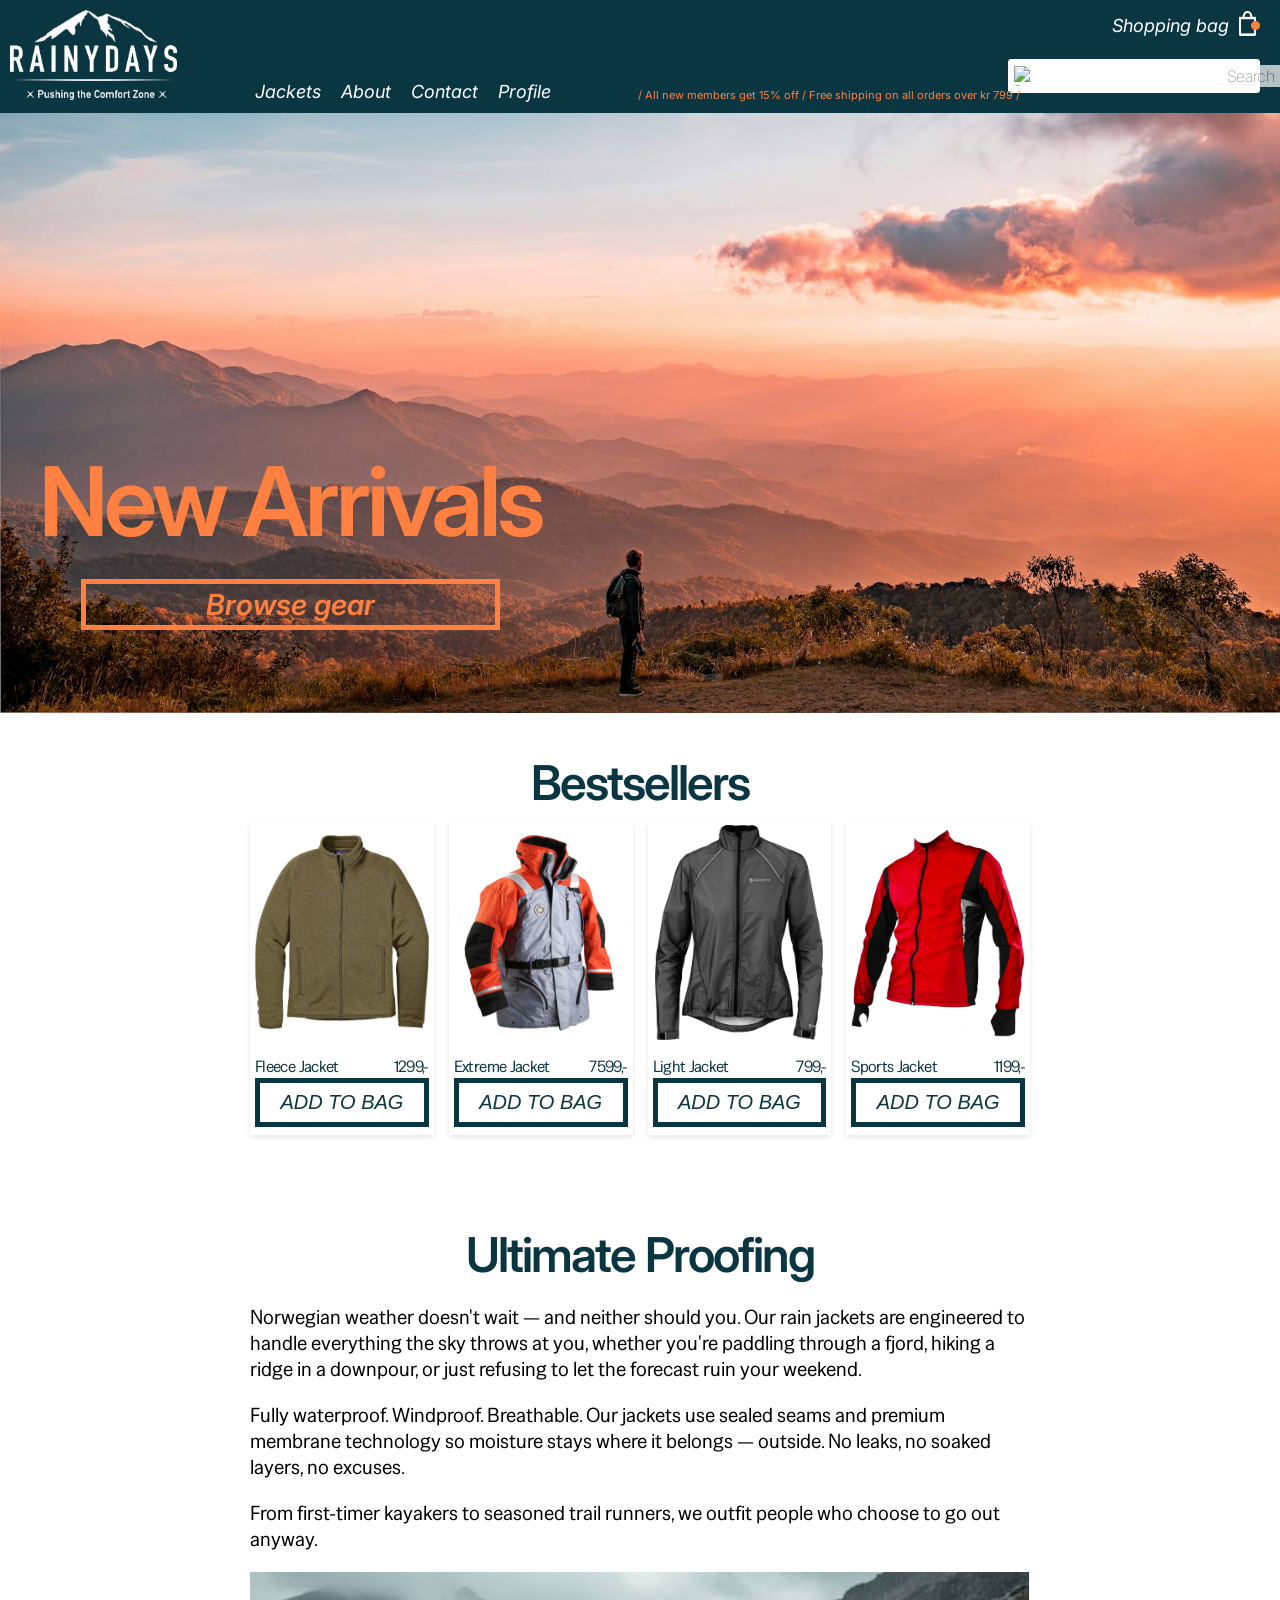
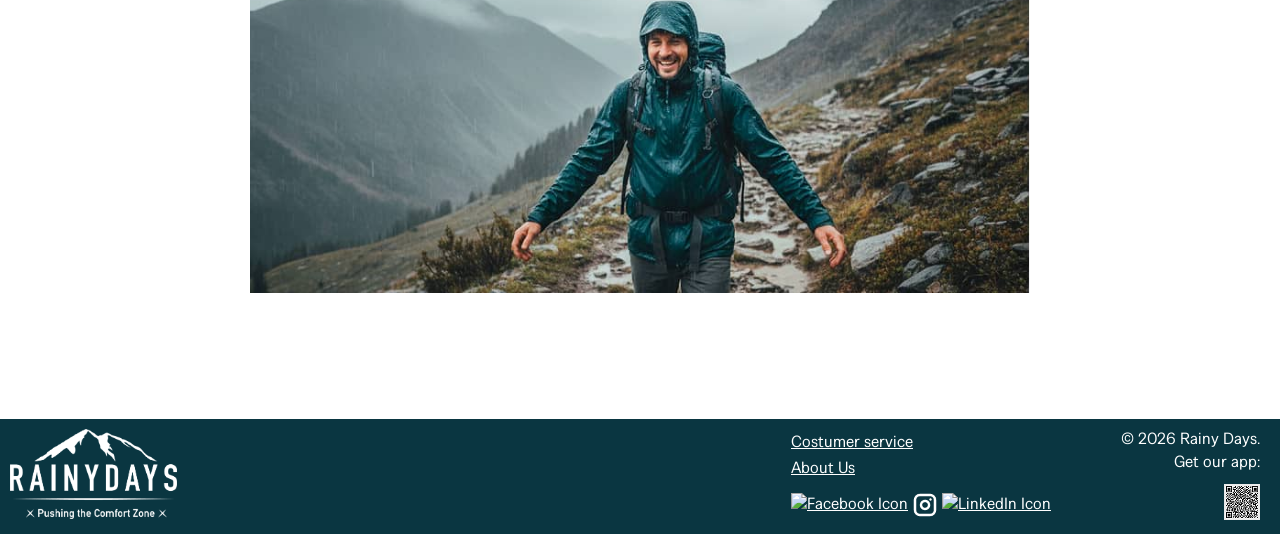
==== index.html @ 2bb15f3c "Move Rainy Days pages into assignment folder structure" ====
<!doctype html>
<html lang="en">
  <head>
    <meta charset="UTF-8" />
    <meta name="viewport" content="width=device-width, initial-scale=1.0" />
    <meta
      name="description"
      content="Your go-to source for all outdoor activities"
    />
    <link rel="preconnect" href="https://fonts.googleapis.com" />
    <link rel="preconnect" href="https://fonts.gstatic.com" crossorigin />
    <link
      href="https://fonts.googleapis.com/css2?family=Inter:ital,opsz,wght@0,14..32,100..900;1,14..32,100..900&family=Special+Gothic:wdth,wght@75..125,400..700&display=swap"
      rel="stylesheet"
    />
    <link rel="stylesheet" href="style.css" />
    <title>Rainy Days - Home</title>
  </head>
  <body>
    <nav>
      <div class="nav-left">
        <a href="index.html" class="logo" aria-label="Back to homepage">
          <img src="images/RainyDays_Logo.png" alt="Rainy Days Logo" />
        </a>
      </div>
      <input type="checkbox" id="nav-toggle" class="nav-toggle" />
      <div class="nav-middleleft">
        <ul>
          <li><a href="index.html" class="nav-link">Jackets</a></li>
          <li><a href="coming-soon.html" class="nav-link">About</a></li>
          <li><a href="./coming-soon.html" class="nav-link">Contact</a></li>
          <li><a href="./coming-soon.html" class="nav-link">Profile</a></li>
        </ul>
      </div>
      <div class="nav-middleright">
        <p>
          / All new members get 15% off / Free shipping on all orders over kr
          799 /
        </p>
      </div>
      <div class="nav-right">
        <div class="shopping-cart-link">
          <a href="checkout/index.html" class="nav-link"> Shopping bag </a>
          <a href="checkout/index.html" aria-label="Go to Shopping Bag">
            <img src="images/shopping.png" alt="Shopping Bag Icon" />
          </a>
        </div>
        <form class="search" role="search">
          <img src="images/search.png" alt="Search Icon" />
          <input
            type="search"
            placeholder="Search"
            aria-label="Search the website"
          />
        </form>
        <label for="nav-toggle" class="hamburger">
          <span></span>
          <span></span>
          <span></span>
        </label>
      </div>
    </nav>
    <header>
      <div>
        <p class="display-heading">New Arrivals</p>
        <a href="index.html" class="cta-hero">Browse gear</a>
      </div>
    </header>
    <main>
      <section>
        <h1>Bestsellers</h1>
        <div class="carousel-container">
          <article class="product-card">
            <a href="product/index.html">
              <img src="images/RainyDays_Jacket7.jpg" alt="Fleece Jacket" />
              <div class="name-price">
                <p>Fleece Jacket</p>
                <p>1299,-</p>
              </div>
            </a>
            <button type="button" class="cta">ADD TO BAG</button>
          </article>
          <article class="product-card">
            <a href="coming-soon.html">
              <img src="images/RainyDays_Jacket1.jpg" alt="Ekstreme Jacket" />
              <div class="name-price">
                <p>Extreme Jacket</p>
                <p>7599,-</p>
              </div>
            </a>
            <button type="button" class="cta">ADD TO BAG</button>
          </article>
          <article class="product-card">
            <a href="coming-soon.html">
              <img src="images/RainyDays_Jacket2.jpg" alt="Light Jacket" />
              <div class="name-price">
                <p>Light Jacket</p>
                <p>799,-</p>
              </div>
            </a>
            <button type="button" class="cta">ADD TO BAG</button>
          </article>
          <article class="product-card">
            <a href="coming-soon.html">
              <img src="images/RainyDays_Jacket3.jpg" alt="Sports Jacket" />
              <div class="name-price">
                <p>Sports Jacket</p>
                <p>1199,-</p>
              </div>
            </a>
            <button type="button" class="cta">ADD TO BAG</button>
          </article>
        </div>
      </section>
      <section>
        <h1>Ultimate Proofing</h1>
        <div class="text">
          <p>
            Norwegian weather doesn't wait — and neither should you. Our rain
            jackets are engineered to handle everything the sky throws at you,
            whether you're paddling through a fjord, hiking a ridge in a
            downpour, or just refusing to let the forecast ruin your weekend.
          </p>
          <p>
            Fully waterproof. Windproof. Breathable. Our jackets use sealed
            seams and premium membrane technology so moisture stays where it
            belongs — outside. No leaks, no soaked layers, no excuses.
          </p>
          <p>
            From first-timer kayakers to seasoned trail runners, we outfit
            people who choose to go out anyway.
          </p>
        </div>
        <img
          class="story-image"
          src="images/ultimate-proofing.jpg"
          alt="Walking happy in the rain with good rain jackets"
        />
      </section>
    </main>
    <footer>
      <div class="footer-right">
        <a href="index.html" class="logo">
          <img src="images/RainyDays_Logo.png" alt="Rainy Days Logo" />
        </a>
      </div>
      <div class="footer-middle">
        <a href="coming-soon.html">Costumer service</a>
        <a href="coming-soon.html">About Us</a>
        <div class="social-media">
          <a href="https://facebook.com" target="_blank" rel="noopener">
            <img src="images/facebook.png" alt="Facebook Icon" />
          </a>
          <a href="https://instagram.com" target="_blank" rel="noopener">
            <img src="images/instagram.png" alt="Instagram Icon" />
          </a>
          <a href="https://linkedin.com" target="_blank" rel="noopener">
            <img src="images/linkedin.png" alt="LinkedIn Icon" />
          </a>
        </div>
      </div>
      <div class="footer-left">
        <p>© 2026 Rainy Days.</p>
        <p>Get our app:</p>
        <a href="https://play.google.com/" target="_blank" rel="noopener">
          <img src="images/QR-code.png" alt="QR Code Icon" />
        </a>
      </div>
    </footer>
  </body>
</html>
---- style.css ----
:root {
  --primary-color: #0A3641;
  --secondary-color: #FF8041;
  --font-family-header: 'Inter', sans-serif;
  --font-family-body: 'Special Gothic', sans-serif;
  --letter-spacing-tight: -0.04em;
  --border-primary: 5px solid var(--primary-color);
  --border-secondary: 5px solid var(--secondary-color); 
}

body {
  margin: 0;
  padding: 0;
  font-family: var(--font-family-body);
  font-size: 20px;
  min-height: 100vh;
  display: flex;
  flex-direction: column;
} 

main  {
  display: flex;
  flex-direction: column;
  align-items: center;
  margin-left: 250px;
  margin-right: 250px;
  flex: 1;
}

nav, footer {
  background-color: var(--primary-color);
}

nav {
  font-family: var(--font-family-header);
  color: var(--secondary-color);
  font-size: 11px; 
  position: sticky;
  top: 0;
  z-index: 100;
  display: flex;
  justify-content: space-between;
  gap: 0;
  flex-wrap: wrap;
}

.nav-toggle {
  display: none;
}
.hamburger {
  display: none;
  flex-direction: column;
  gap: 5px;
  padding: 15px;
  align-self: center;
  margin-left: auto;
  cursor: pointer;
}
.hamburger span {
  display: block;
  width: 25px;
  height: 2px;
  background-color: #FFF;
}

.nav-middleleft, .nav-middleright, .nav-right {
  display: flex;
  align-self: flex-end;
}

.nav-middleleft {
  gap: 20px;
}
.nav-middleright {
 position: relative;
 left: 60px;
}
.nav-right {
  flex-direction: column;
  align-items: flex-end;
  align-self: flex-end;
}
.shopping-cart-link {
  padding-right: 20px;
  display: flex;
  align-items: center;
  gap: 10px;
}
nav ul {
  list-style: none;
  display: flex;
  gap: 20px;

}
.nav-link {
  color: #fff;
  font-family: var(--font-family-header);
  text-decoration: none;
  font-style: italic;
  font-weight: 400;
  font-size: 18px; 
  white-space: nowrap;
}

.search {
  margin: 20px;
  border-radius: 3px;
  border: 1px solid #fff;
  width: 250px;
  height: 32px;
  background: #FFF;
  display: flex;
  align-items: center;
  justify-content: space-between;

}
.search img {
  width: 20px;
  height: 20px;
  padding: 5px;
}
.search input {
  font-family: var(--font-family-header);
  font-size: 16px;
  font-weight: 200;
  letter-spacing: -0.04em;
  border: none;
  text-align: end;
  opacity: 0.7;
}

.logo img{
  max-height: 90px;
  padding: 10px;
}

.breadcrumbs {
  display: flex;
  align-self: flex-end;
  gap: 5px;
  font-size: 13px;
  font-weight: 450;
  margin-bottom: 0px;
  color: var(--secondary-color);
  background-color: var(--primary-color);
  padding-left: 5px;
  width: 100%;
}

 .breadcrumbs a {
  color: var(--secondary-color);
  text-decoration: none;  
  font-style: italic;
}

.back-link {
 position: relative; 
  left: 400px;
  top: 70px;
  color: var(--primary-color);
  text-decoration: none;
  font-style: italic;
  font-weight: 500;
  font-size: 13px;
  text-align: right;
}

.cta {
  background-color: #ffffff;
  color: var(--primary-color);
  border: var(--border-primary);
  font-style: italic;
  text-decoration: none;
  padding: 8px ;
  font-size: 1em;
  font-weight: 450;
  white-space: nowrap;
}


.cta:hover {
  background-color: var(--primary-color);
  border: var(--border-primary);
  color: #FFF;
}


.product-card {
  box-shadow: 0px 2px 5px rgb(230, 230, 230);
  width: 100%;
  max-width: 200px;
  height: auto;
  overflow: hidden;
  display: flex;
  flex-direction: column;
  justify-content: flex-end;
  padding: 3px 5px;
}

.product-card:hover  {
  box-shadow: 0px 4px 10px gray;
  
  transform: scale(1.05);
}

.product-card img {
  width: 100%;
  height: 215px;
  object-fit: contain;
  margin-bottom: 5px;
}

.product-card a {
  color: black;
  text-decoration: none;
  margin-bottom: 1px;
}

.name-price {
  color: var(--primary-color);
  font-family: var(--font-family-body);
  letter-spacing: -0.04em;
  font-size: 16px;
  display: flex;
  justify-content: space-between;
}

.product-card p {
  margin-bottom: 0;
  margin-top: 5px;
} 

.product-card button {
align-self: center;
width: 100%;
margin-bottom: 5px;
}

h1, h2, h3 {
  font-family: var(--font-family-header);
  letter-spacing: var(--letter-spacing-tight);
  color: var(--primary-color);
  white-space: nowrap;
}


h1 {
  font-size: 48px; 
  font-weight: 600;
  margin-bottom: 10px;
  white-space: nowrap;
}

h2    {
  font-size: 24px; 
  font-weight: 500;
  margin-top: 0;
}

h3 {
  font-size: 20px; 
    font-weight: 500;
  margin-top: 0;
}

.display-heading {
  color: var(--secondary-color);
  font-family: var(--font-family-header);
  font-size: 96px;
  font-weight: 600;
  letter-spacing: var(--letter-spacing-tight);
  margin-top: 0;
  margin-bottom: 0;
  white-space: nowrap;
}

footer {
  color: #FFF;
  font-family: var(--font-family-body);
  font-size: 16px; 
  letter-spacing: 0%;
  display: flex;
  align-items: center;
  gap: 20px;
  margin-top: 120px;
  width: 100%;
  box-sizing: border-box;
}

footer a {
  color: #FFF;
  text-decoration: underline;
}

.footer-middle {
  display: flex;
  flex-direction: column;
  align-items: flex-start;
  gap: 5px;
  margin-left: auto;
  padding-right: 50px;
}

.social-media {
  padding-top: 10px;
  display: flex;
  gap: 5px;
}
.footer-left {
  display: flex;
  flex-direction: column;
  align-items: flex-end;
  align-content: flex-end;
  gap: 2px;
  padding-right: 20px;
}

.footer-left img {
  padding-top: 10px;
}
footer p {
  margin: 0;
}


/* INDEX */

.cta-hero {
  color: var(--secondary-color);
  font-family: var(--font-family-header);
  font-style: italic;
  font-weight: 600;
  font-size: 29px; 
  padding: 3px 120px;
  text-decoration: none;
  border: var(--border-secondary);
}

.cta-hero:hover {
  background-color: var(--secondary-color);
  color: var(--primary-color);
  transition: background-color 0.3s ease, color 0.3s ease;
}

header {
  background-image: url("images/hero-image.jpg");
  background-size: cover;
  background-position: bottom;
  min-height: 600px;
  margin-top: 0;
 
}

header div {
  display: flex;
  flex-direction: column;
  align-items: center;
  gap: 20px;
  padding-right: 700px;
  padding-top: 330px;
} 

.carousel-container {
  width: 100%;
  display: flex;
  flex-direction: row;
  gap: 15px;
  margin-bottom: 50px;
  justify-content: center;
}

.carousel-container .cta {
  text-align: center;
}

.story-image {
  width: 100%;
  height: auto;
}

section h1 {
  text-align: center;
}
  
/* Products */

.product-grid {
  display: grid;
  grid-template-columns: repeat(4, 1fr);
  justify-items: center;
  gap: 25px;
  width: 100%;
} 

/* fleece-jacket */

.size-options {
  border: none;
  display: flex;
  flex-direction: column;
  gap: 10px;
  
  position: relative;
  left: -20px;
  font-size: 18px;
}

.product-details .price {
  margin-bottom: 90px;
}


.product-container {
 position: relative;  
 top: -50px;
  display: flex;
  flex-direction: row wrap;
  justify-content: space-between;
  gap: 50px;
  margin-top: 50px;
}

.product-container img {
  width: 500px;
  height: auto;
  object-fit: contain;
}

.product-container p {
 font-weight: 300;
}

/* Cart */

.progress {
  display: flex;
  align-items: center;
  gap: 5px;
  padding: 5px 10px;
  border-radius: 20px;
  background-color: rgb(232, 232, 232);
  margin-top: 20px;
  margin-bottom: -20px;
}

.dot {
  width: 7px;
  height: 7px;
  border-radius: 50%;
  background-color: rgb(185, 185, 185);
}

.dot.active {
  background-color: var(--secondary-color);
}

.cart-content, .checkout-content {
  display: grid;
  grid-template-columns: repeat(2, 1fr);
 gap: 50px;
  padding-top: 50px;
  width: 100%;
} 
.summary, .total {
  box-sizing: border-box;
  border: 4px solid var(--primary-color) ;
  font-size: 16px;
  padding: 10px;
  width: 100%;
}
.summary {
  display: flex;
  flex-direction: row;
  justify-content: space-between;
  align-items: flex-end;
  gap: 20px;
}

.quantity {
  font-size: 22px;
  color: var(--primary-color);
  display: flex;
  flex-direction: row;
 position: static;
  align-items: center;
  gap: 0;
}

.quantity-btn {
  background-color: #CCC1BA;
  color: var(--primary-color);
  border: none;
  font-family: var(--font-family-header);
  font-size: 30px;
  font-weight: 200;
  cursor: pointer;
  width: 37px;
  height: 30px;
  display: flex;
  align-items: center;
  justify-content: center;
}

.quantity-btn:first-child {
  border-radius: 10px 0 0 10px;
}

.quantity-btn:last-of-type {
  border-radius: 0 10px 10px 0;
}

.quantity-count {
  margin-left: 15px;
}

.divider  {
width: 1px;
height: 20px;
background-color: var(--primary-color);
opacity: 0.4;
}


.summary img {
  width: 160px;
  height: auto;
  object-fit: contain;
  align-self: flex-start;
}

.summary-content {
  display: flex;
  flex-direction: column;
  gap: 0;
  height: 100%;
}

.summary-content h2, .summary-content p {
  position: relative;
  top: 25px;
}

.total {
  display: grid;
  grid-template-columns: repeat(2, 1fr);    
  justify-content: space-between;
  gap: 5px;
  font-family: var(--font-family-header);
  font-weight: 300;
  color: var(--primary-color);
  letter-spacing: -0.04em;
  padding: 45px;
}

.total .price {
  text-align: right;
}

.divider-total {
  width: 400px;
  height: 1px;
  background-color: var(--primary-color);
  grid-column: 1 / -1;
  justify-self: center;
  margin-top: 10px;
  margin-bottom: 10px;
} 

.total p {
  margin: 0;
}
.cart-content .cta, .checkout-content .cta {
  width: fit-content;
}

/* Checkout */

.payment-form  {
  width: 500px;
  align-items: start;
  margin-top: -25px;
}

.payment-form input {
  background-color: #D9D9D9;
  border: 1px solid black;
  opacity: 0.5;
  padding: 10px;
  width: 100%;
  box-sizing: border-box;
  margin-bottom: 20px;
  box-shadow: inset 0 2px 4px rgba(0, 0, 0, 0.4) ;
}

.checkout-content p {
  font-family: var(--font-family-header);
  font-weight: 300;
  color: var(--primary-color);
  letter-spacing: -0.04em;
  font-size: 16px;
  margin: 0;
  padding-left: 10px;
  padding-bottom: 10px;
}

.card-row {
  display: flex;
  gap: 10px 
}

.card-row #expiry-date {
  flex: 2;
}
.card-row #cvc {
  flex: 1;
}
/* Thank You */

.confirmation-main {
background-image: url("images/thank-you.jpg");
background-size: cover;
background-position: center 60%;
height: 700px;
margin-bottom: -50px;
}

.confirmation-container {
  display: flex;
  flex-direction: column;
  align-items: center;
  gap: 0;
  margin-top: 220px;
  margin-bottom: 150px;
  padding-bottom: 30px;
  width: 80%;
  background-color: rgba(255, 255, 255, 0.5);
}

.confirmation-container h1 {
  font-size: 50px;
  font-weight: 500;
  margin: 10px;
}

.confirmation-container p {
  font-family: var(--font-family-header);
  color: var(--primary-color);
  font-size: 16px;
  font-weight: 300;
  text-align: center;
  margin: 10px;
}

.confirmation-container a {
  color: var(--primary-color);
}

.social-media-confirmation {
  display: flex;
  align-items: center;
  gap: 30px;
  padding-left: 20px;
}
.social-media-confirmation a {
  text-decoration: none;
}

/* Coming Soon */

.overlay-card {
  border: var(--border-primary);
  padding: 40px;
  display: flex;
  flex-direction: column;
  align-items: center;
  gap: 20px;
  max-width: 600px;
}

.overlay-buttons {
  display: flex;
  gap: 20px;
}

.overlay-cta {
  width: 100%;
  text-align: center;
}

.overlays {
  display: grid;
  grid-template-columns: repeat(2, auto);
  margin: 40px 0;
  gap: 40px; 
  align-items: start;
}

article.overlay-size .size-options {
  margin-top: 0;

}

@media (max-width: 1200px) {

  main {
    margin-left: 60px;
    margin-right: 60px;
  }

  .nav-middleright {
    display: none;
  }
  
  .nav-right{
    min-width: 0;
  }

  .search {
    width: 150px;
  }

  .search input {
    width: 100px;
  }
  .back-link {
    align-self: flex-end;
  }
  
  header {
    min-height: 600px;
  }
  
  .display-heading {
    font-size: 60px;
  }

  .cta-hero {
    font-size: 20px;
    padding: 8px 40px;
  }

  header div {
  gap: 20px;
  padding-right: 0;
  padding-right: 60%;
  padding-top: 330px;
} 

  .product-grid {
    grid-template-columns: repeat(3, 1fr);
    gap: 17px;
  }

  .product-card {
    width: 100%;
  }

  .cart-content, .checkout-content {
    grid-template-columns: 1fr;
    gap: 30px;
  }

  .summary, .total {
    width: 100%;
    height: auto;
  }

  summary img {
    width: 100%;
    max-width: 160px;
  }
  .total {
    padding: 20px;
  }

  .divider-total {
    width: 100%;
  }

  .cart-content .cta, .checkout-content .cta {
    left: 0;
    bottom: 0;
  }

  .product-container {
    flex-direction: column;
    align-items: center;
    top: 0;
  }

  .product-container img {
    width: 100%;
    max-width: 400px;
  }

  .payment-form {
    width: 100%;
  }

  .back-link {
    left: 0;
  }

}

@media (max-width:768px) {
main {
  margin-left: 20px;
  margin-right: 20px;
}

.nav-middleright, .search, .back-link, .shopping-cart-link a.nav-link  {
  display: none;
}

.nav-middleleft {
  display: none;
  position: absolute;
  top: 112px;
  right: 0;
  width: 45%;
  gap: 0;
  background-color: var(--primary-color);
  padding: 0;
  box-sizing: border-box;
  z-index: 99;
}

.nav-middleleft ul {

  flex-direction: column;
  margin: 0;
  padding: 0;
  gap: 0;
  width: 100%;
}

.nav-middleleft li {
  display: block;
  border: 1px solid var(--secondary-color);
  padding: 3px 5px;
  width: 100%;
  box-sizing: border-box;
  gap: 0;
  margin: 0;
  text-align: start;
}

.nav-toggle:checked ~ .nav-middleleft {
  display: flex;
}

.shopping-cart-link {
  order: 1;
  scale: 1.5;
}
.hamburger {
  display: flex;
  margin-left: 0;
  margin-right: 10px;
  scale: 1.5;
  order: 2;
}

nav {
  gap: 10px;
}

nav ul {
  gap: 0;
}

.nav-link{
  font-size: 24px;
}
.nav-right {
  display: flex;
  flex-direction: row;
  align-items: center;
  align-self: flex-end;
  margin-left: auto;
}

.display-heading {
  font-size: 60px;
  font-weight: 500;
}
h1  {
  font-size: 32px;
  white-space: nowrap;
}

header {
  min-height: 600px;
  background-position: 15% bottom;
}

header div {
  padding-left: 20px;
  padding-top: 400px;
  padding-right: 0;
  gap: 15px;
}

.cta-hero {
  font-size: 25px;
  padding: 10px 50px;
  left: 0;
}

.product-grid {
  grid-template-columns: repeat(2, 1fr);
  width: 100%;
}

.product-card {
  width: 100%;
  max-width: 200px;
}

.carousel-container {
  flex-wrap: wrap;
  justify-content: center;
}
.carousel-container .product-card {
  width: 40%;
}

.text {
  text-align: center;
}

.product-container {
  flex-direction: column;
  align-items: center;
  top: 0;
  margin-top: 20px;
  gap: 5px;
}

.product-details .cta {
  width: 100%;
  text-align: center;
  display: block;
}

.size-options {
  margin-top: 20px;
}

.cart-content, .checkout-content {
  grid-template-columns: 1fr;
  gap: 20px;
  padding-top: 30px;
}

.summary, .total {
  width: 100%;
  height: auto;
}

.total {
  padding: 20px;
}

.summary {
  flex-direction: column;
  align-items: center;
}

.summary img {
  width: 100%;
  max-width: 200px;
  display: block;
  margin: 0 auto;
}

.summary-content  {
  width: 100%;
}

.quantity {
  position: static;
  align-self: flex-end;
}

.summary-content h2, .summary-content p {
  position: static;
}

.carousel-container .cta, .cart-content .cta, .checkout-content .cta {
  position: static;
  width: 100%;
  text-align: center;
  box-sizing: border-box;
}

.progress {
  margin-top: 0;
  margin-bottom: 5px;
}

.payment-form {
  width: 100%;
}

.confirmation-main {
  height: auto;
  flex: none;
}

footer {
  flex-direction: row;
  flex-wrap: nowrap;
  justify-content: space-between;
  align-items: flex-start;
  padding: 15px 20px;
  gap: 10px;
  margin-top: 40px;
  font-size: 14px;
}

.footer-right {
  order: 2;
}
.footer-middle {
  order: 1;
  flex-shrink: 1;
  min-width: 0;
  margin-left: 0;
  margin-right: 0;
}

.footer-left {
  order: 3;
  align-items: flex-end; 
  padding-right: 0;
  flex-shrink: 0;
}

footer .logo img {
  max-height: 50px;
}

.confirmation-container {
margin-top: 300px;
}

}
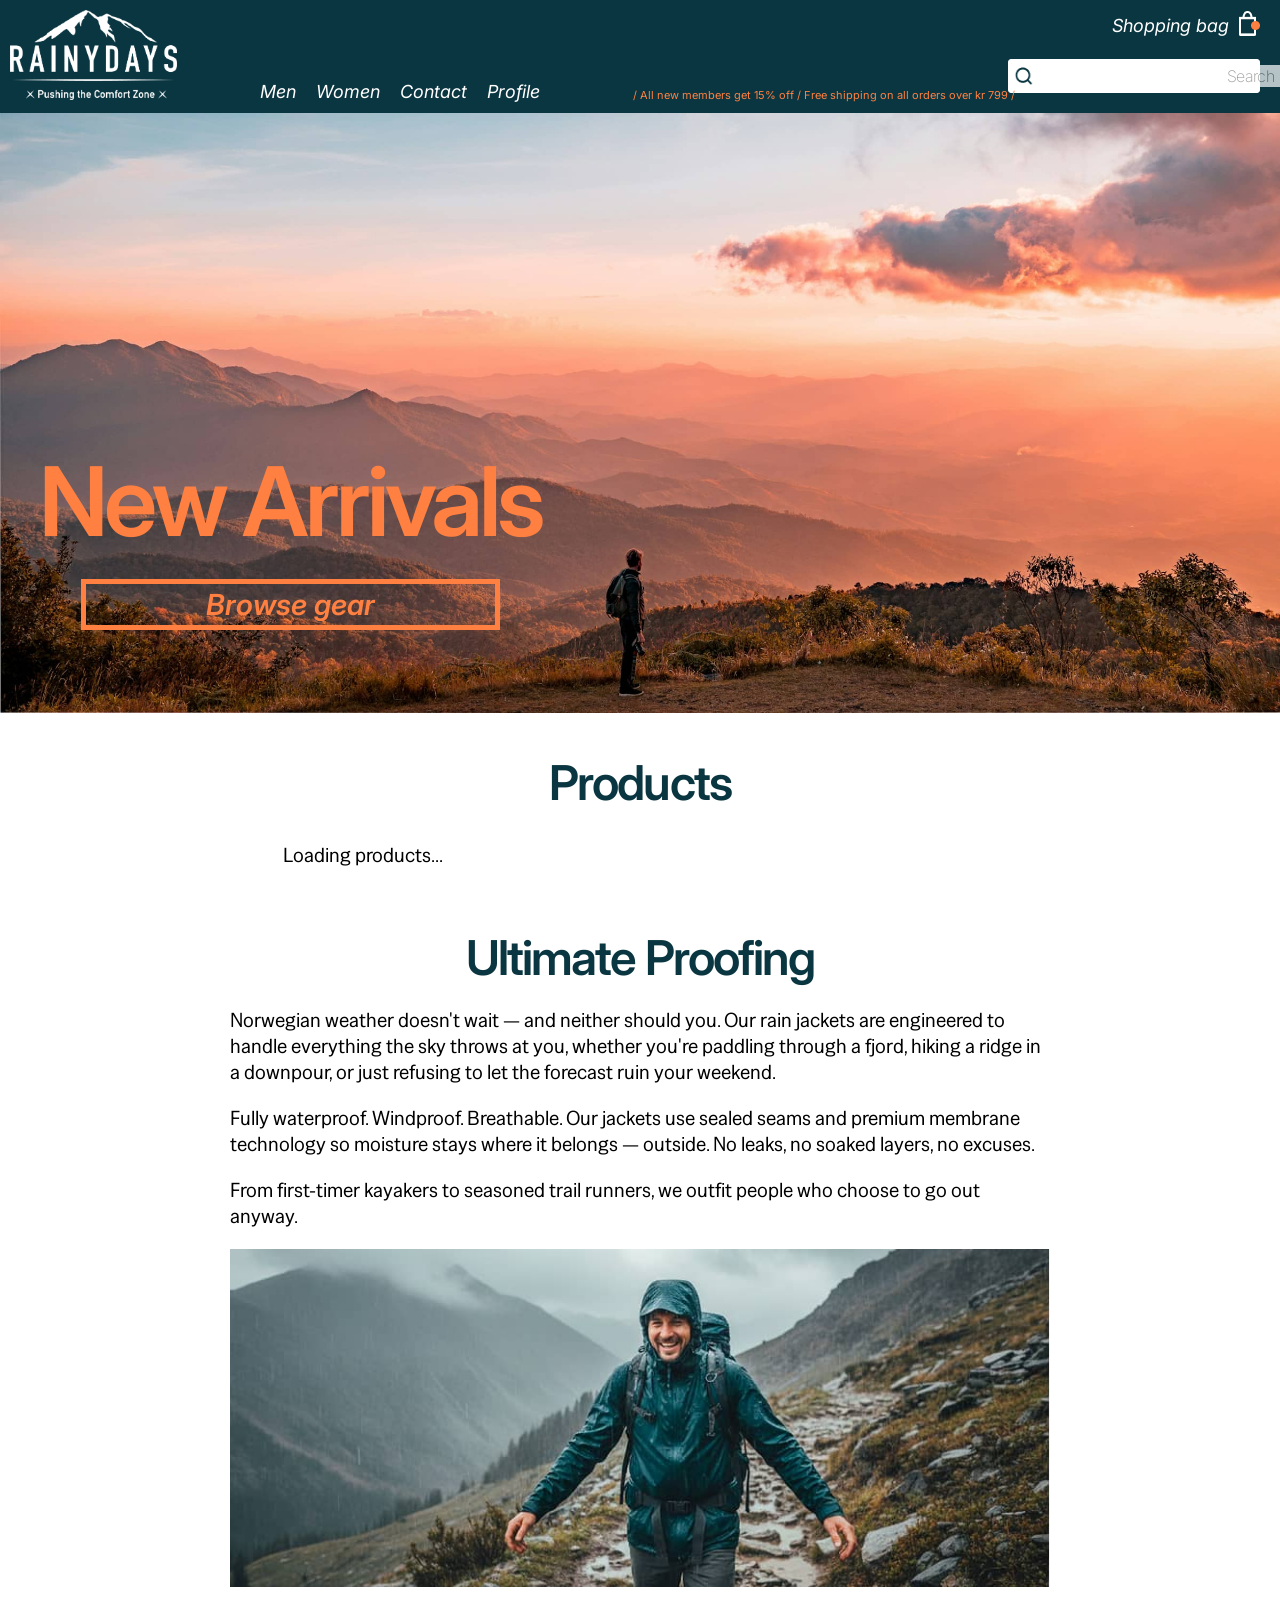
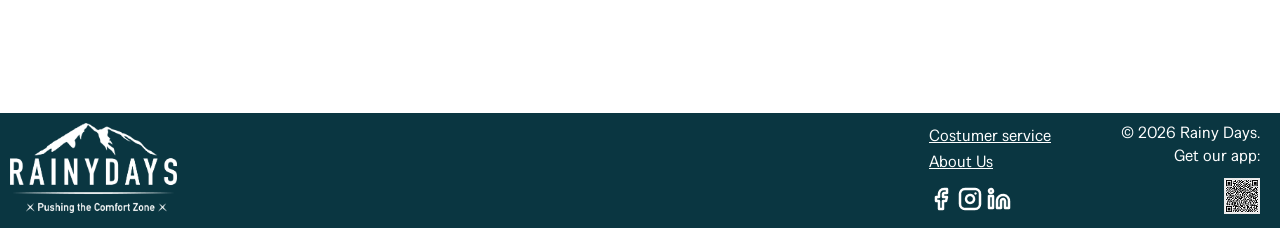
==== commit 43a35c85: "fetch and show cards fetch products from api and finished product cards with javascript.  changed ht" ====
--- a/index.html
+++ b/index.html
@@ -15,7 +15,9 @@
     />
     <link rel="stylesheet" href="style.css" />
     <title>Rainy Days - Home</title>
+    <script type="module" src="js/index.js"></script>
   </head>
+      
   <body>
     <nav>
       <div class="nav-left">
@@ -26,8 +28,8 @@
       <input type="checkbox" id="nav-toggle" class="nav-toggle" />
       <div class="nav-middleleft">
         <ul>
-          <li><a href="index.html" class="nav-link">Jackets</a></li>
-          <li><a href="coming-soon.html" class="nav-link">About</a></li>
+          <li><a href="category/mens-clothing.html" class="nav-link">Men</a></li>
+          <li><a href="category/womens-clothing.html" class="nav-link">Women</a></li>
           <li><a href="./coming-soon.html" class="nav-link">Contact</a></li>
           <li><a href="./coming-soon.html" class="nav-link">Profile</a></li>
         </ul>
@@ -63,53 +65,14 @@
     <header>
       <div>
         <p class="display-heading">New Arrivals</p>
-        <a href="index.html" class="cta-hero">Browse gear</a>
+        <a href="#products" class="cta-hero">Browse gear</a>
       </div>
     </header>
     <main>
-      <section>
-        <h1>Bestsellers</h1>
-        <div class="carousel-container">
-          <article class="product-card">
-            <a href="product/index.html">
-              <img src="images/RainyDays_Jacket7.jpg" alt="Fleece Jacket" />
-              <div class="name-price">
-                <p>Fleece Jacket</p>
-                <p>1299,-</p>
-              </div>
-            </a>
-            <button type="button" class="cta">ADD TO BAG</button>
-          </article>
-          <article class="product-card">
-            <a href="coming-soon.html">
-              <img src="images/RainyDays_Jacket1.jpg" alt="Ekstreme Jacket" />
-              <div class="name-price">
-                <p>Extreme Jacket</p>
-                <p>7599,-</p>
-              </div>
-            </a>
-            <button type="button" class="cta">ADD TO BAG</button>
-          </article>
-          <article class="product-card">
-            <a href="coming-soon.html">
-              <img src="images/RainyDays_Jacket2.jpg" alt="Light Jacket" />
-              <div class="name-price">
-                <p>Light Jacket</p>
-                <p>799,-</p>
-              </div>
-            </a>
-            <button type="button" class="cta">ADD TO BAG</button>
-          </article>
-          <article class="product-card">
-            <a href="coming-soon.html">
-              <img src="images/RainyDays_Jacket3.jpg" alt="Sports Jacket" />
-              <div class="name-price">
-                <p>Sports Jacket</p>
-                <p>1199,-</p>
-              </div>
-            </a>
-            <button type="button" class="cta">ADD TO BAG</button>
-          </article>
+      <section id="products">
+        <h1>Products</h1>
+        <div class="product-grid" id="products-container">
+          <p>Loading products...</p>
         </div>
       </section>
       <section>
--- a/style.css
+++ b/style.css
@@ -23,8 +23,8 @@
   display: flex;
   flex-direction: column;
   align-items: center;
-  margin-left: 250px;
-  margin-right: 250px;
+  margin-left: 230px;
+  margin-right: 230px;
   flex: 1;
 }
 
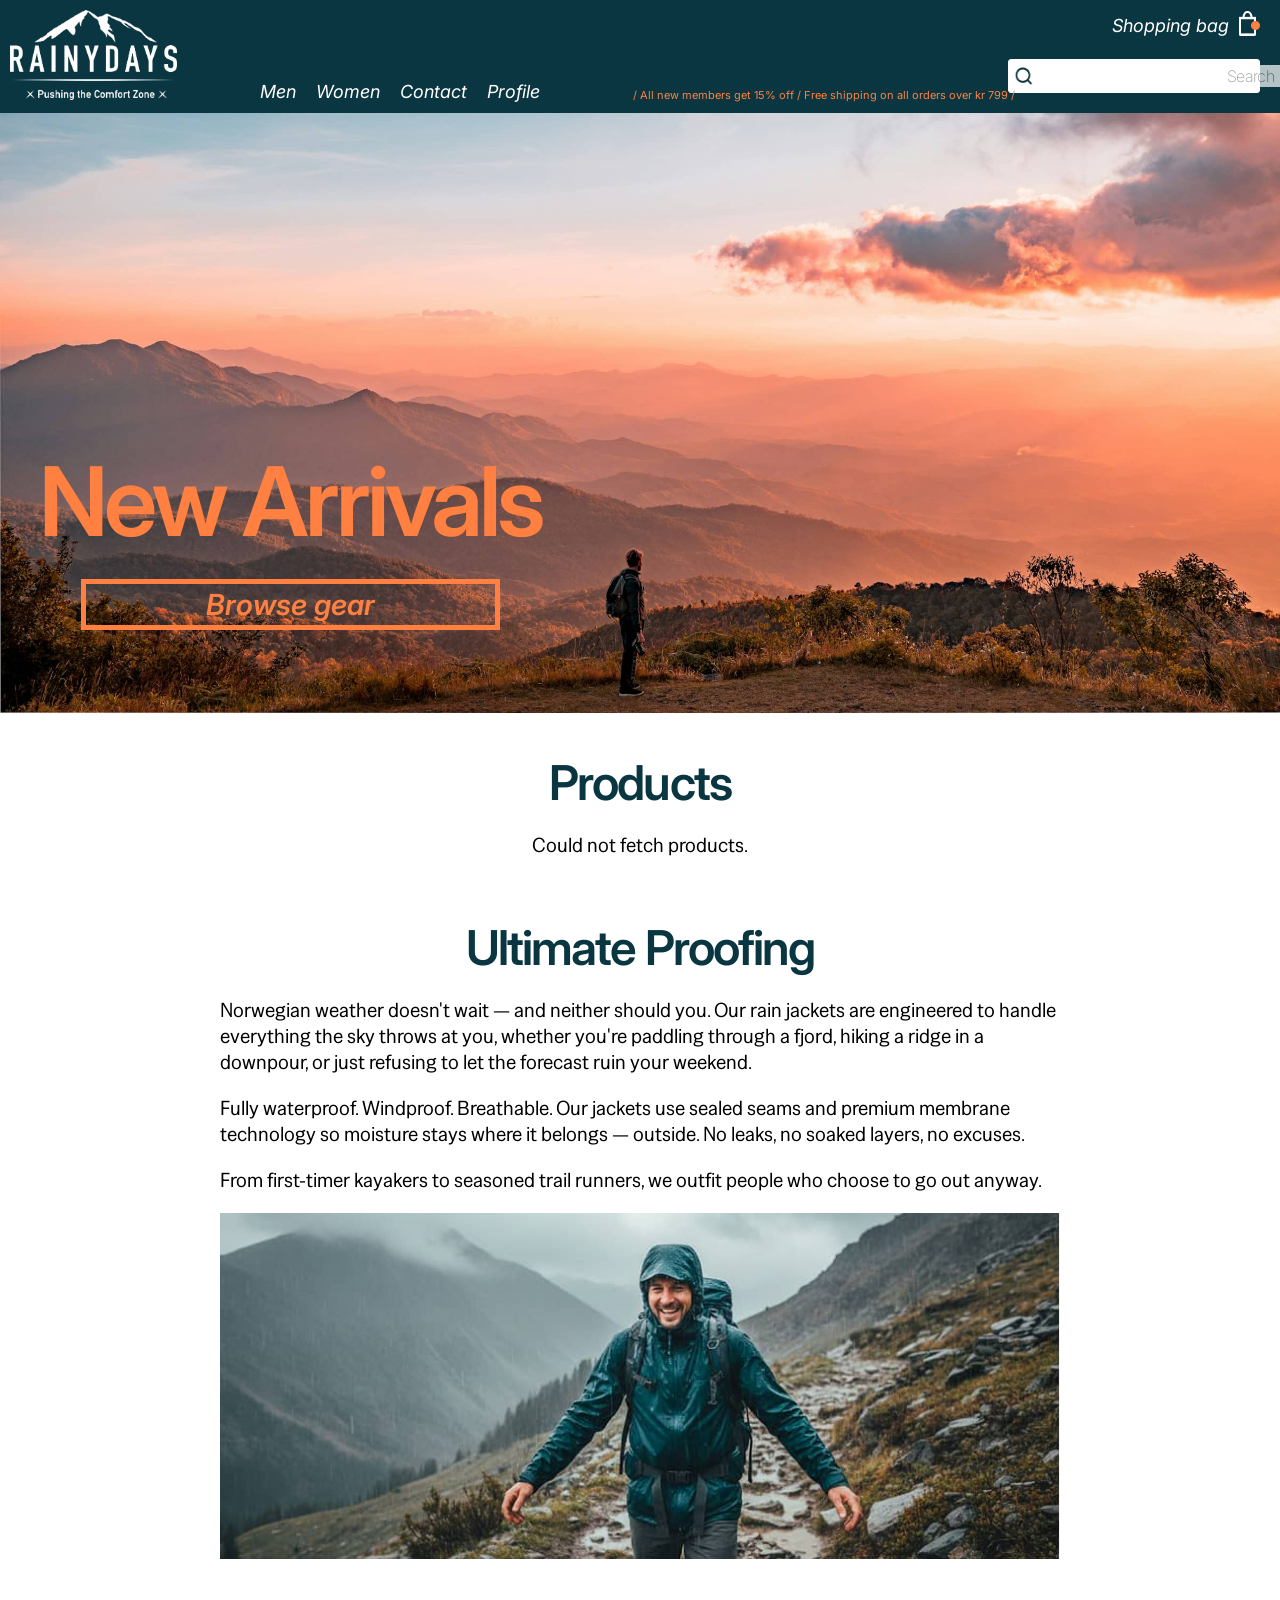
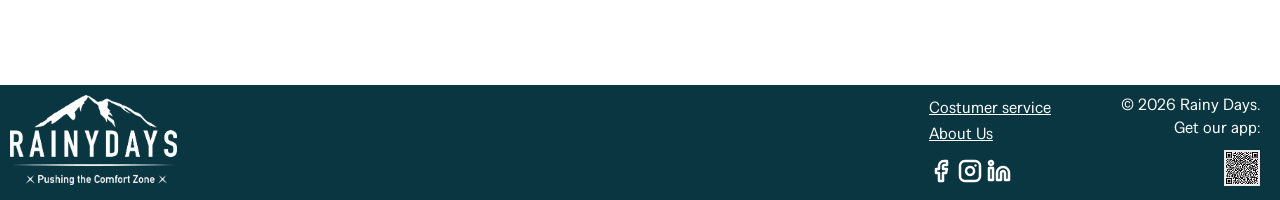
==== commit 60ad967b: "loading error added sales tag in product card added try catch for loading error" ====
--- a/index.html
+++ b/index.html
@@ -71,9 +71,11 @@
     <main>
       <section id="products">
         <h1>Products</h1>
+        <p id="loader">Loading products...</p>
+        <p id="message" class="hidden" role="alert"></p>
         <div class="product-grid" id="products-container">
-          <p>Loading products...</p>
         </div>
+        
       </section>
       <section>
         <h1>Ultimate Proofing</h1>
--- a/style.css
+++ b/style.css
@@ -23,9 +23,13 @@
   display: flex;
   flex-direction: column;
   align-items: center;
-  margin-left: 230px;
-  margin-right: 230px;
+  margin-left: 220px;
+  margin-right: 220px;
   flex: 1;
+}
+
+.hidden {
+  display: none;
 }
 
 nav, footer {
@@ -217,13 +221,29 @@
   margin-bottom: 1px;
 }
 
-.name-price {
+.name-price  {
   color: var(--primary-color);
   font-family: var(--font-family-body);
   letter-spacing: -0.04em;
   font-size: 16px;
   display: flex;
   justify-content: space-between;
+  white-space: nowrap;
+}
+
+.discounted-price {
+  color: var(--secondary-color);
+}
+.sale-tag {
+  color: var(--primary-color);
+  font-family: var(--font-family-header);
+  font-size: 12px;
+  font-weight: 500;
+  letter-spacing: -0.04em;
+  text-decoration: none;
+  margin-top: 5px;
+  display: flex;
+  justify-content: flex-end;
 }
 
 .product-card p {
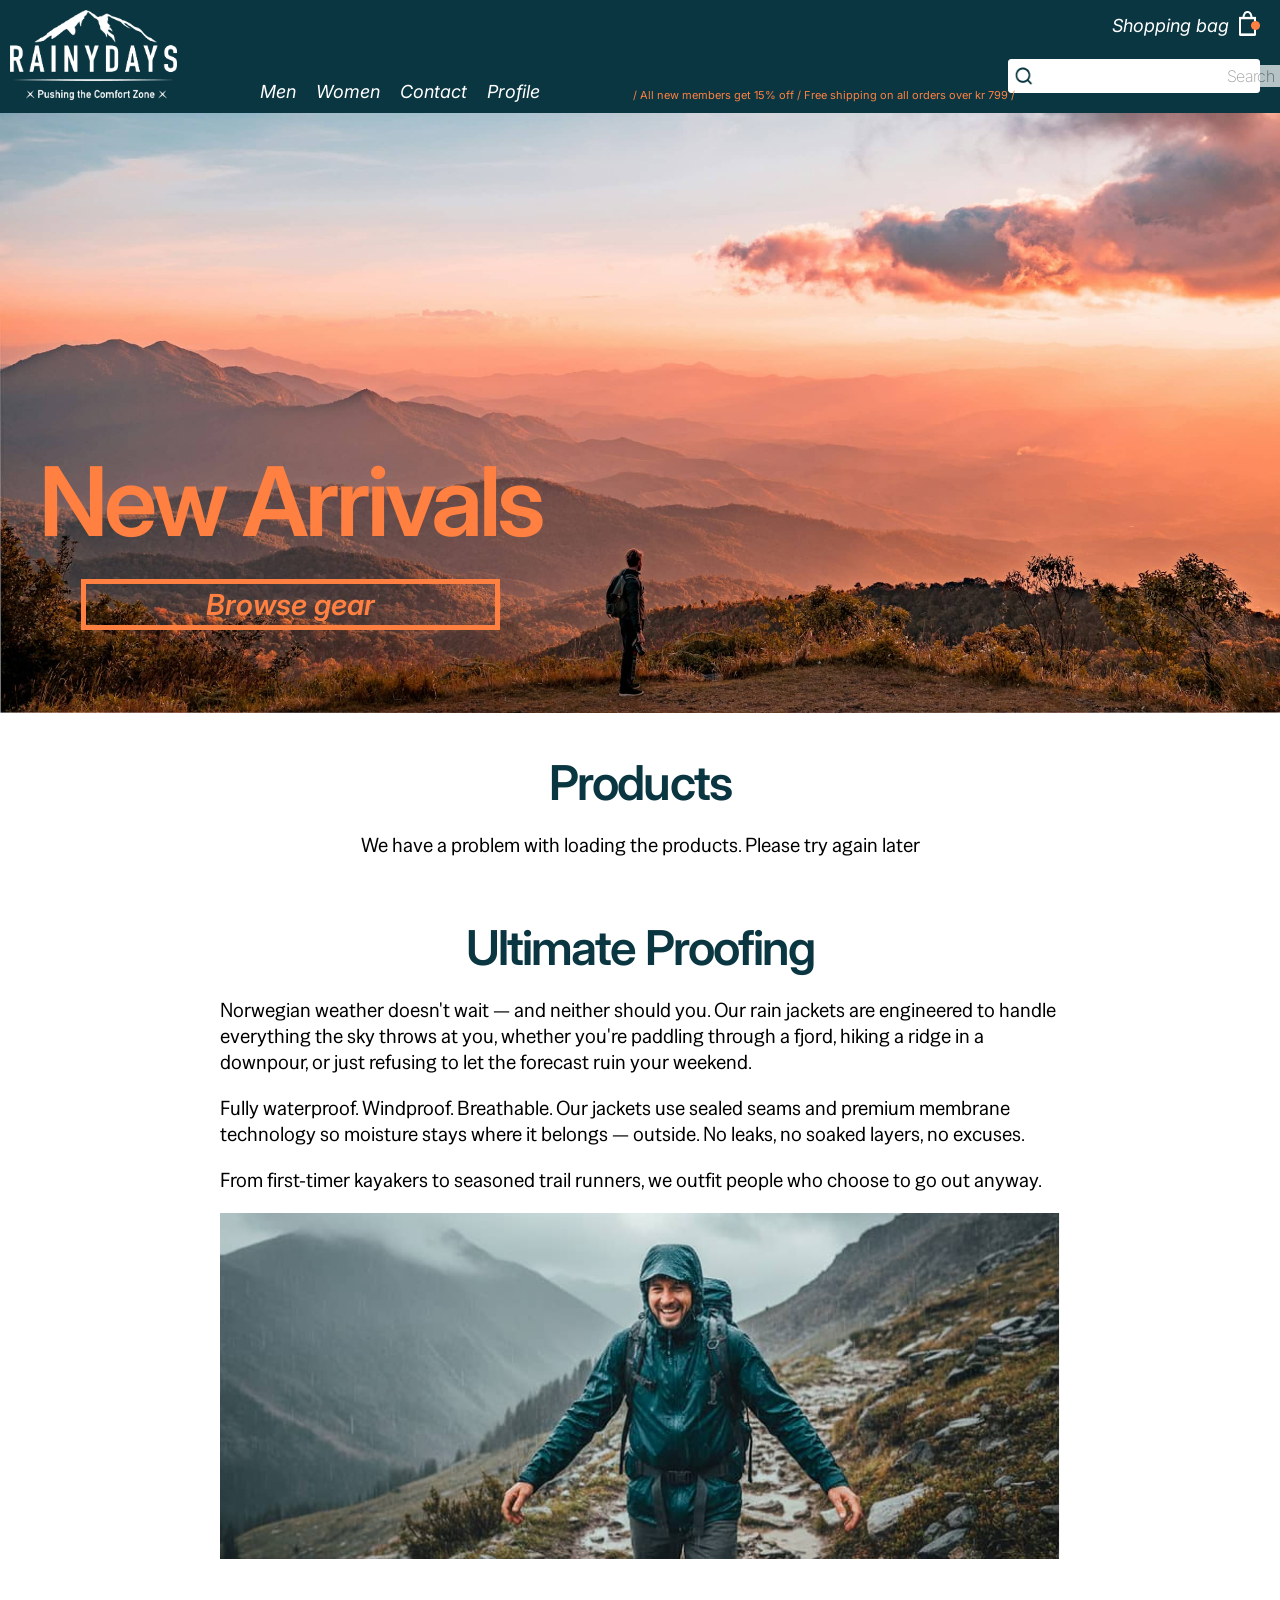
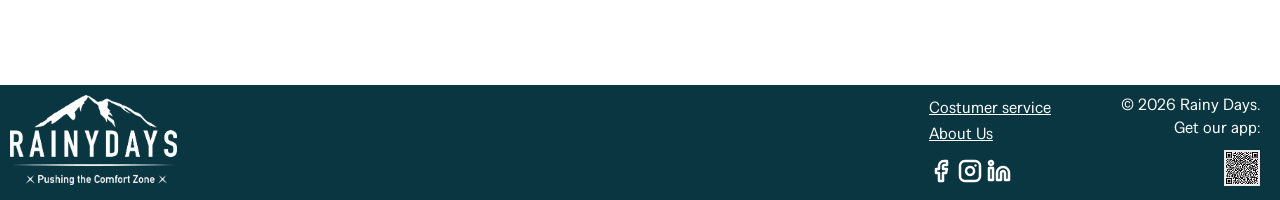
==== commit 6492a89f: "finished add to basket homepage and product page" ====
--- a/index.html
+++ b/index.html
@@ -13,7 +13,7 @@
       href="https://fonts.googleapis.com/css2?family=Inter:ital,opsz,wght@0,14..32,100..900;1,14..32,100..900&family=Special+Gothic:wdth,wght@75..125,400..700&display=swap"
       rel="stylesheet"
     />
-    <link rel="stylesheet" href="style.css" />
+  <link rel="stylesheet" href="style.css" />
     <title>Rainy Days - Home</title>
     <script type="module" src="js/index.js"></script>
   </head>
--- a/style.css
+++ b/style.css
@@ -28,9 +28,6 @@
   flex: 1;
 }
 
-.hidden {
-  display: none;
-}
 
 nav, footer {
   background-color: var(--primary-color);
@@ -168,6 +165,7 @@
   font-weight: 500;
   font-size: 13px;
   text-align: right;
+  z-index: 100;
 }
 
 .cta {
@@ -232,7 +230,7 @@
 }
 
 .discounted-price {
-  color: var(--secondary-color);
+  color: var(--secondary-color); 
 }
 .sale-tag {
   color: var(--primary-color);
@@ -242,8 +240,17 @@
   letter-spacing: -0.04em;
   text-decoration: none;
   margin-top: 5px;
+  margin-left: 5px;
   display: flex;
   justify-content: flex-end;
+}
+
+.old-price {
+  text-decoration: line-through;
+  color: gray;
+  font-size: 14px;
+  font-weight: 300;
+  margin-left: 5px;
 }
 
 .product-card p {
@@ -416,16 +423,16 @@
 /* fleece-jacket */
 
 .size-options {
+  display: flex;
+  gap: 10px;
+  margin-top: 30px;
   border: none;
-  display: flex;
-  flex-direction: column;
-  gap: 10px;
-  
-  position: relative;
-  left: -20px;
-  font-size: 18px;
-}
-
+  padding: 0;
+}
+
+
+
+¢
 .product-details .price {
   margin-bottom: 90px;
 }
@@ -438,7 +445,7 @@
   flex-direction: row wrap;
   justify-content: space-between;
   gap: 50px;
-  margin-top: 50px;
+  margin-top: 100px;
 }
 
 .product-container img {
@@ -719,6 +726,10 @@
 article.overlay-size .size-options {
   margin-top: 0;
 
+}
+
+.hidden {
+  display: none;
 }
 
 @media (max-width: 1200px) {
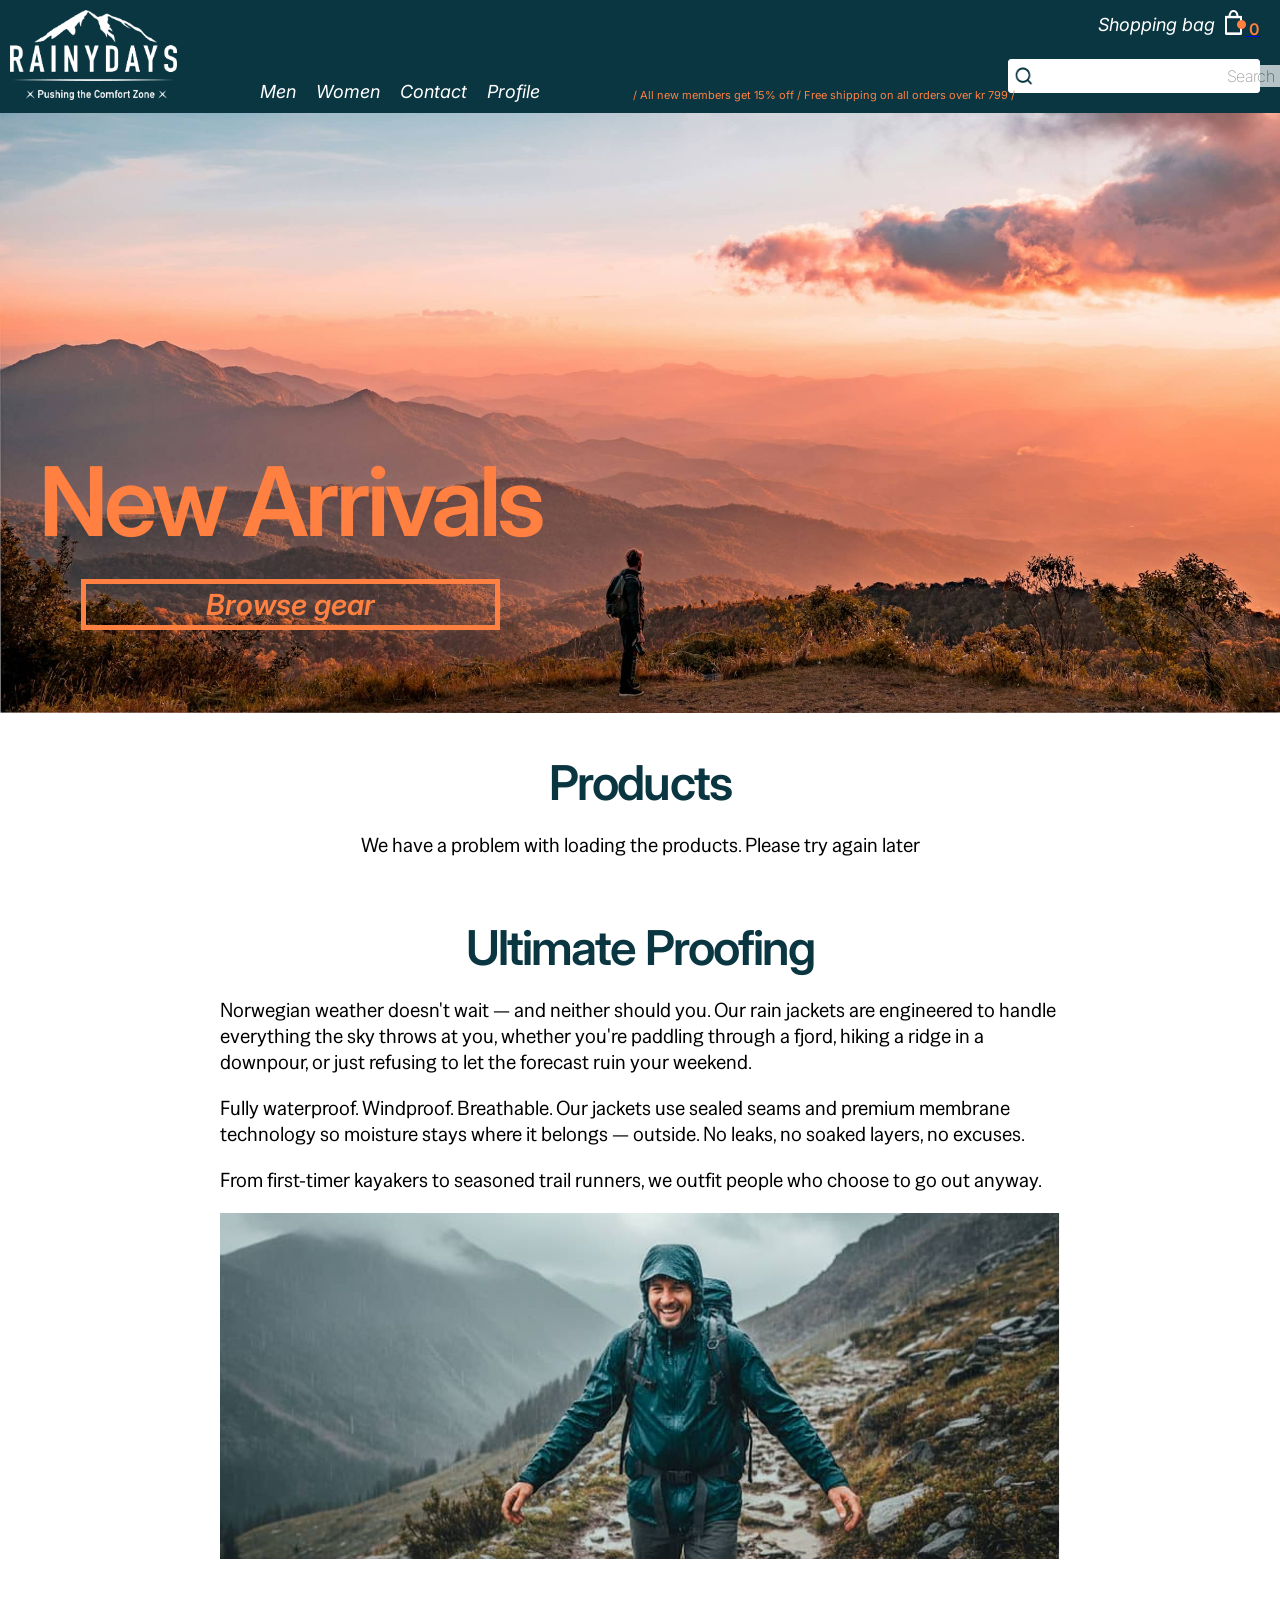
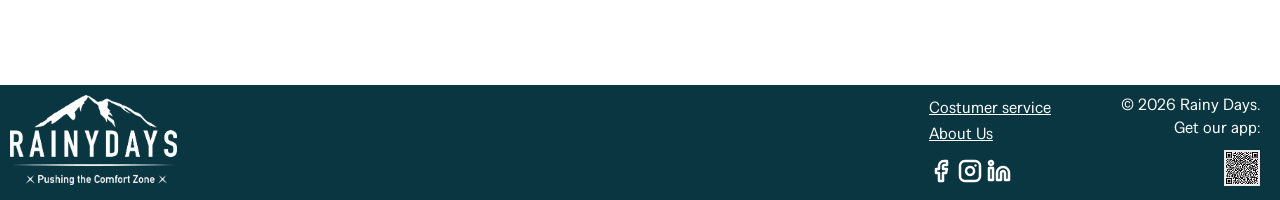
==== commit 79c6e920: "finished cart and checkout" ====
--- a/index.html
+++ b/index.html
@@ -45,6 +45,7 @@
           <a href="checkout/index.html" class="nav-link"> Shopping bag </a>
           <a href="checkout/index.html" aria-label="Go to Shopping Bag">
             <img src="images/shopping.png" alt="Shopping Bag Icon" />
+            <span class="cart-count" id="cart-count">(0)</span>
           </a>
         </div>
         <form class="search" role="search">
--- a/style.css
+++ b/style.css
@@ -82,11 +82,17 @@
   align-items: flex-end;
   align-self: flex-end;
 }
-.shopping-cart-link {
+.shopping-cart-link  {
   padding-right: 20px;
   display: flex;
   align-items: center;
   gap: 10px;
+}
+.cart-count {
+  color: var(--secondary-color);
+  font-family: var(--font-family-header);
+  font-size: 16px;
+  font-weight: 600;
 }
 nav ul {
   list-style: none;
@@ -430,9 +436,6 @@
   padding: 0;
 }
 
-
-
-¢
 .product-details .price {
   margin-bottom: 90px;
 }
@@ -498,12 +501,41 @@
 }
 .summary {
   display: flex;
+  flex-direction: column;
+  gap: 0;
+}
+
+.cart-item {
+  display: flex;
   flex-direction: row;
-  justify-content: space-between;
-  align-items: flex-end;
   gap: 20px;
-}
-
+  padding: 15px;
+  align-items: center;
+  border-bottom: 1px solid var(--primary-color);
+}
+.item-details {
+  margin: 4 px 0;
+}
+.cart-message, .summary {
+  font-family: var(--font-family-header);
+  font-weight: 300;
+  color: var(--primary-color);
+  letter-spacing: -0.04em;
+  font-size: 16px;
+  margin: 0;
+  padding-left: 10px;
+}
+.remove-button {
+  background-color: var(--secondary-color);
+  color: var(--primary-color);
+  border: none;
+  font-family: var(--font-family-header);
+  font-size: 14px;
+  font-weight: 400;
+  cursor: pointer;
+  padding: 2px;
+  margin-top: 5px;
+}
 .quantity {
   font-size: 22px;
   color: var(--primary-color);
@@ -550,7 +582,7 @@
 
 
 .summary img {
-  width: 160px;
+  width: 100px;
   height: auto;
   object-fit: contain;
   align-self: flex-start;
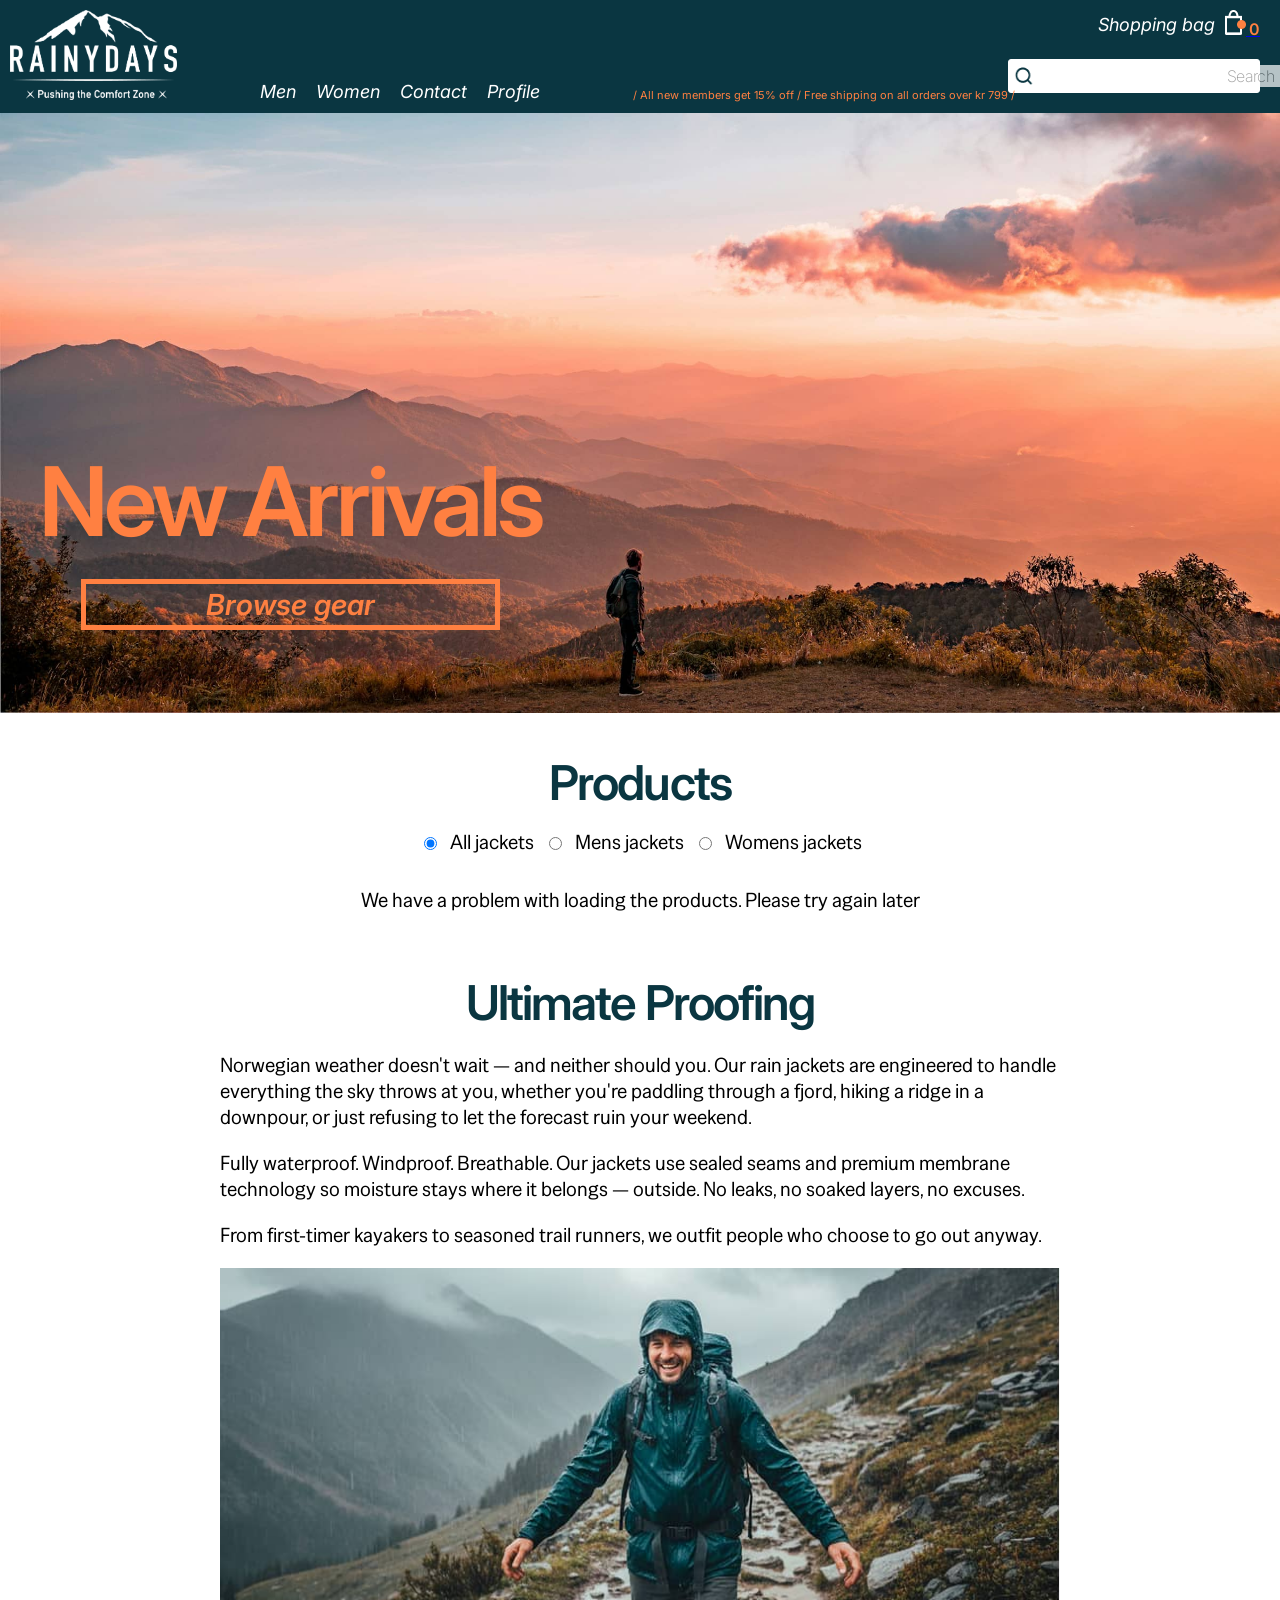
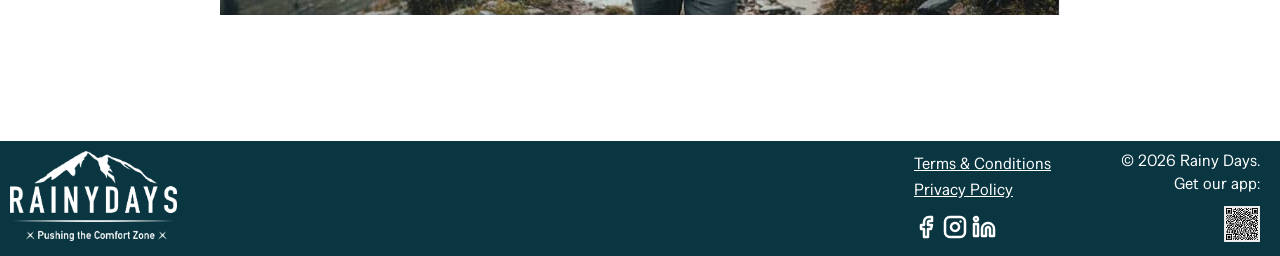
==== commit 75136550: "filter with buttons on homepage finished and finished terms.html, privacy.html" ====
--- a/index.html
+++ b/index.html
@@ -13,11 +13,11 @@
       href="https://fonts.googleapis.com/css2?family=Inter:ital,opsz,wght@0,14..32,100..900;1,14..32,100..900&family=Special+Gothic:wdth,wght@75..125,400..700&display=swap"
       rel="stylesheet"
     />
-  <link rel="stylesheet" href="style.css" />
+    <link rel="stylesheet" href="style.css" />
     <title>Rainy Days - Home</title>
     <script type="module" src="js/index.js"></script>
   </head>
-      
+
   <body>
     <nav>
       <div class="nav-left">
@@ -28,8 +28,12 @@
       <input type="checkbox" id="nav-toggle" class="nav-toggle" />
       <div class="nav-middleleft">
         <ul>
-          <li><a href="category/mens-clothing.html" class="nav-link">Men</a></li>
-          <li><a href="category/womens-clothing.html" class="nav-link">Women</a></li>
+          <li>
+            <a href="category/mens-clothing.html" class="nav-link">Men</a>
+          </li>
+          <li>
+            <a href="category/womens-clothing.html" class="nav-link">Women</a>
+          </li>
           <li><a href="./coming-soon.html" class="nav-link">Contact</a></li>
           <li><a href="./coming-soon.html" class="nav-link">Profile</a></li>
         </ul>
@@ -72,11 +76,19 @@
     <main>
       <section id="products">
         <h1>Products</h1>
+        <fieldset id="product-filter" class="product-filter">
+          <input type="radio" id="filter-all" name="gender" value="all" checked>
+          <label for="filter-all">All jackets</label>
+
+          <input type="radio" id="filter-men" name="gender" value="Male">
+          <label for="filter-men">Mens jackets</label>
+
+          <input type="radio" id="filter-women" name="gender" value="Female">
+          <label for="filter-women">Womens jackets</label>
+        </fieldset>
         <p id="loader">Loading products...</p>
         <p id="message" class="hidden" role="alert"></p>
-        <div class="product-grid" id="products-container">
-        </div>
-        
+        <div class="product-grid" id="products-container"></div>
       </section>
       <section>
         <h1>Ultimate Proofing</h1>
@@ -111,8 +123,8 @@
         </a>
       </div>
       <div class="footer-middle">
-        <a href="coming-soon.html">Costumer service</a>
-        <a href="coming-soon.html">About Us</a>
+        <a href="terms.html">Terms & Conditions</a>
+        <a href="privacy.html">Privacy Policy</a>
         <div class="social-media">
           <a href="https://facebook.com" target="_blank" rel="noopener">
             <img src="images/facebook.png" alt="Facebook Icon" />
--- a/style.css
+++ b/style.css
@@ -193,6 +193,13 @@
   color: #FFF;
 }
 
+.product-filter {
+  border: none;
+  display: flex;
+  justify-content: center;
+  gap: 10px;
+  
+}
 
 .product-card {
   box-shadow: 0px 2px 5px rgb(230, 230, 230);
